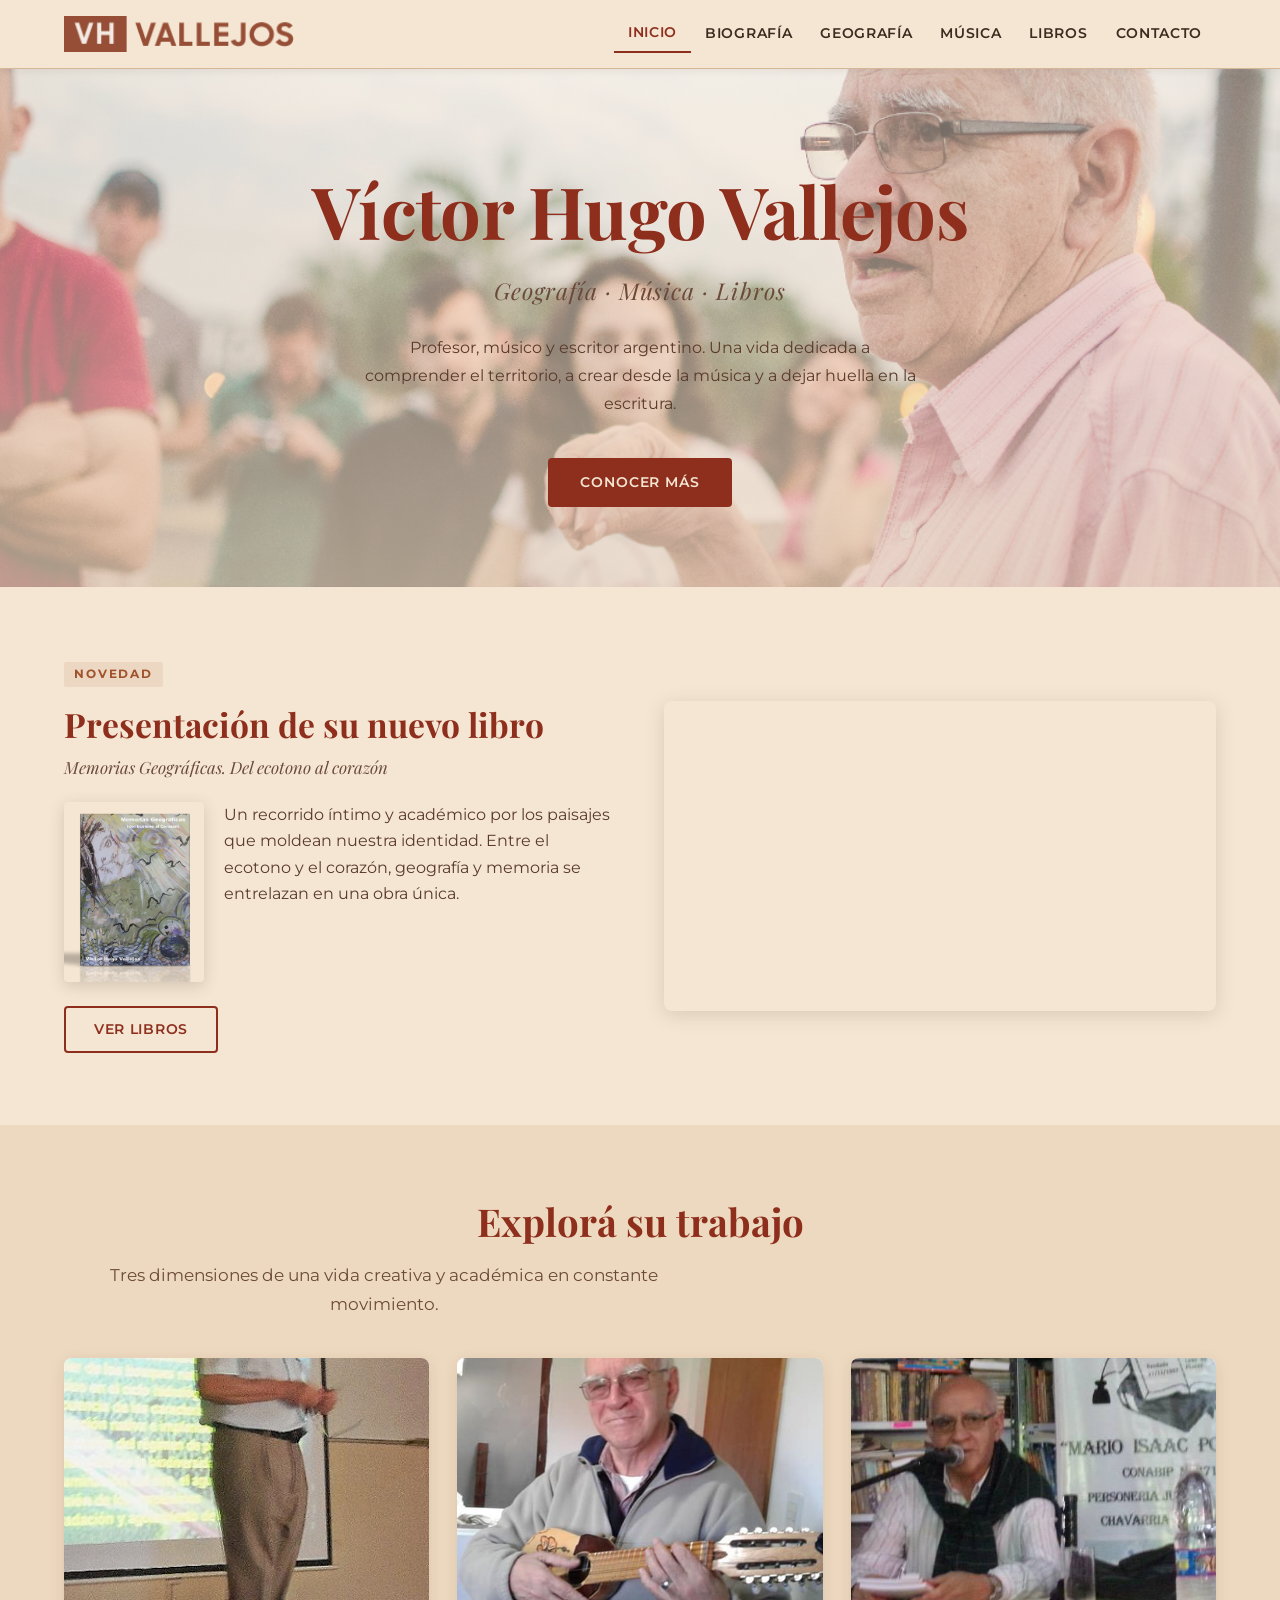
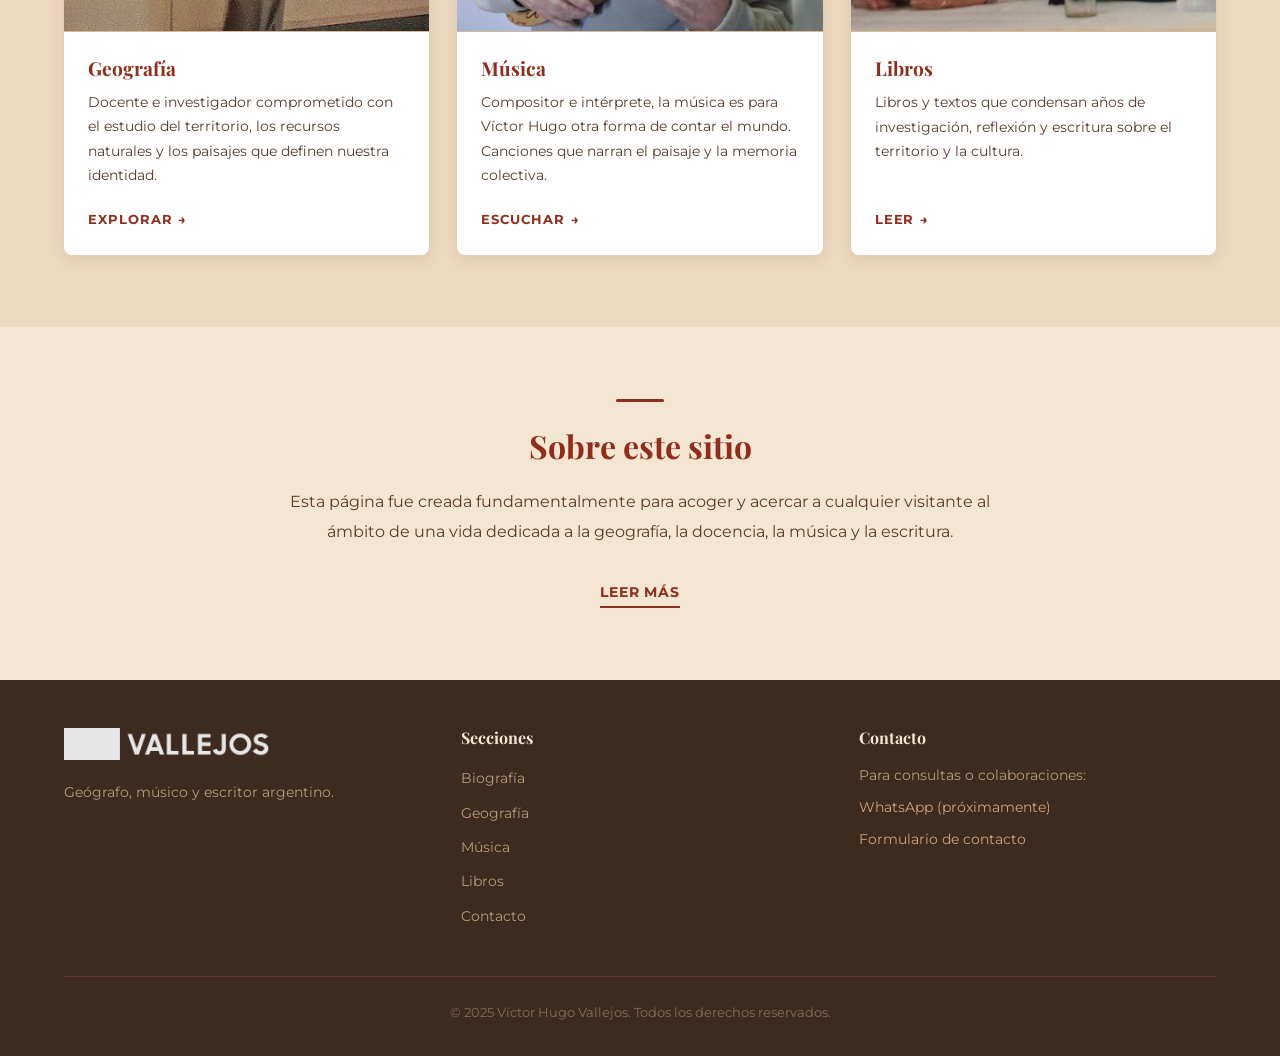
==== index.html @ 537af5ee "Initial commit: victorhugovallejos.com.ar site Static pages (home, biografía, geografía, música, lib" ====
<!DOCTYPE html>
<html lang="es">
<head>
  <meta charset="UTF-8" />
  <meta name="viewport" content="width=device-width, initial-scale=1.0" />
  <title>Víctor Hugo Vallejos — Geógrafo, Músico y Escritor</title>
  <meta name="description" content="Sitio personal de Víctor Hugo Vallejos, profesor de geografía, músico y autor argentino. Geografía, música y libros." />
  <link rel="shortcut icon" href="img/favicon2.png" type="image/png" />
  <link rel="apple-touch-icon" href="img/favicon2.png" />
  <meta name="author" content="Víctor Hugo Vallejos" />

  <!-- Open Graph -->
  <meta property="og:title" content="Víctor Hugo Vallejos — Geógrafo, Músico y Escritor" />
  <meta property="og:description" content="Una vida dedicada a la geografía, la docencia, la música y la escritura." />
  <meta property="og:type" content="website" />

  <!-- Google Fonts -->
  <link rel="preconnect" href="https://fonts.googleapis.com" />
  <link rel="preconnect" href="https://fonts.gstatic.com" crossorigin />
  <link href="https://fonts.googleapis.com/css2?family=Playfair+Display:ital,wght@0,400;0,600;0,700;1,400;1,600&family=Montserrat:wght@400;500;600;700&display=swap" rel="stylesheet" />

  <link rel="stylesheet" href="css/styles.css" />
</head>
<body>

  <!-- Skip to main content (accessibility) -->
  <a href="#main-content" class="skip-link">Saltar al contenido principal</a>

  <!-- ===== HEADER ===== -->
  <input type="checkbox" id="nav-toggle" class="nav-toggle" aria-hidden="true" />

  <header class="site-header" role="banner">
    <div class="container header-inner">

      <a href="index.html" class="site-logo" aria-label="VH Vallejos — Inicio">
        <img src="img/vhvalle5.png" alt="VH Vallejos" class="logo-img" />
      </a>

      <label for="nav-toggle" class="nav-toggle-label" aria-label="Abrir menú de navegación">
        <span></span>
        <span></span>
        <span></span>
      </label>

      <nav aria-label="Navegación principal">
        <ul class="main-nav" role="list">
          <li><a href="index.html" class="active" aria-current="page">Inicio</a></li>
          <li><a href="biografia.html">Biografía</a></li>
          <li><a href="geografia.html">Geografía</a></li>
          <li><a href="musica.html">Música</a></li>
          <li><a href="libros.html">Libros</a></li>
          <li><a href="contacto.html">Contacto</a></li>
        </ul>
      </nav>

    </div>
  </header>

  <!-- ===== MAIN ===== -->
  <main id="main-content">

    <!-- ─── HERO ─── -->
    <section class="hero" aria-label="Presentación" data-testid="home-hero-section">
      <div class="container">
        <h1 class="hero-title" data-testid="home-hero-title">Víctor Hugo Vallejos</h1>
        <p class="hero-disciplines" data-testid="home-hero-disciplines">Geografía · Música · Libros</p>
        <p class="hero-tagline">
          Profesor, músico y escritor argentino. Una vida dedicada a comprender
          el territorio, a crear desde la música y a dejar huella en la escritura.
        </p>
        <a href="biografia.html" class="hero-cta" data-testid="home-hero-cta-link">Conocer más</a>
      </div>
    </section>

    <!-- ─── PRESENTACIÓN ─── -->
    <section class="presentacion" aria-labelledby="presentacion-heading" data-testid="home-presentacion-section">
      <div class="container">
        <div class="presentacion-inner">

          <div class="presentacion-text">
            <span class="label">Novedad</span>
            <h2 id="presentacion-heading" data-testid="home-presentacion-title">
              Presentación de su nuevo libro
            </h2>
            <p class="book-subtitle">
              Memorias Geográficas. Del ecotono al corazón
            </p>
            <div class="book-cover-row">
              <img src="img/tapa-memorias.png" alt="Tapa del libro Memorias Geográficas. Del ecotono al corazón" class="book-cover" />
              <p>
                Un recorrido íntimo y académico por los paisajes que moldean
                nuestra identidad. Entre el ecotono y el corazón,
                geografía y memoria se entrelazan en una obra única.
              </p>
            </div>
            <a href="libros.html" class="btn-outline" data-testid="home-presentacion-more-link">
              Ver libros
            </a>
          </div>

          <div class="video-container" data-testid="home-presentacion-video">
            <iframe
              src="https://www.youtube.com/embed/RRUpbRRSups?si=ajOpHUud2SYTenJ1"
              title="Presentación: Memorias Geográficas. Del ecotono al corazón"
              allow="accelerometer; autoplay; clipboard-write; encrypted-media; gyroscope; picture-in-picture"
              allowfullscreen
              loading="lazy"
            ></iframe>
          </div>

        </div>
      </div>
    </section>

    <!-- ─── QUICK LINKS / CARDS ─── -->
    <section class="quick-links" aria-labelledby="quicklinks-heading" data-testid="home-quicklinks-section">
      <div class="container">

        <header class="quick-links-header">
          <h2 id="quicklinks-heading" class="section-title" data-testid="home-quicklinks-title">Explorá su trabajo</h2>
          <p class="section-subtitle">Tres dimensiones de una vida creativa y académica en constante movimiento.</p>
        </header>

        <div class="cards-grid" data-testid="home-cards-grid">

          <!-- Card: Geografía -->
          <article class="card" data-testid="home-card-geografia">
            <div class="card-image">
              <img src="img/Foto-2.jpg" alt="Víctor Hugo Vallejos en una conferencia de geografía" loading="lazy" />
            </div>
            <div class="card-body">
              <h3>Geografía</h3>
              <p>
                Docente e investigador comprometido con el estudio del territorio,
                los recursos naturales y los paisajes que definen nuestra identidad.
              </p>
              <a href="geografia.html" class="card-link" data-testid="home-card-geografia-link">
                Explorar
              </a>
            </div>
          </article>

          <!-- Card: Música -->
          <article class="card" data-testid="home-card-musica">
            <div class="card-image">
              <img src="img/musica2.png" alt="Víctor Hugo Vallejos con un instrumento musical" loading="lazy" />
            </div>
            <div class="card-body">
              <h3>Música</h3>
              <p>
                Compositor e intérprete, la música es para Víctor Hugo otra forma
                de contar el mundo. Canciones que narran el paisaje y la memoria colectiva.
              </p>
              <a href="musica.html" class="card-link" data-testid="home-card-musica-link">
                Escuchar
              </a>
            </div>
          </article>

          <!-- Card: Libros -->
          <article class="card" data-testid="home-card-libros">
            <div class="card-image">
              <img src="img/Literatura-1.png" alt="Víctor Hugo Vallejos en una presentación de libros" loading="lazy" />
            </div>
            <div class="card-body">
              <h3>Libros</h3>
              <p>
                Libros y textos que condensan años de
                investigación, reflexión y escritura sobre el territorio y la cultura.
              </p>
              <a href="libros.html" class="card-link" data-testid="home-card-libros-link">
                Leer
              </a>
            </div>
          </article>

        </div>
      </div>
    </section>

    <!-- ─── ABOUT SNIPPET ─── -->
    <section class="about-snippet" aria-labelledby="about-heading" data-testid="home-about-section">
      <div class="container">
        <div class="about-snippet-inner">
          <span class="ornament" aria-hidden="true"></span>
          <h2 id="about-heading" data-testid="home-about-title">Sobre este sitio</h2>
          <p data-testid="home-about-text">
            Esta página fue creada fundamentalmente para acoger y acercar a cualquier visitante
            al ámbito de una vida dedicada a la geografía, la docencia, la música y la escritura.
          </p>
          <a href="biografia.html" class="btn-link" data-testid="home-about-cta-link">
            Leer más
          </a>
        </div>
      </div>
    </section>

  </main>

  <!-- ===== FOOTER ===== -->
  <footer class="site-footer" role="contentinfo" data-testid="site-footer">
    <div class="container">

      <div class="footer-inner">

        <div class="footer-brand">
          <a href="index.html" class="footer-logo" data-testid="footer-logo-link">
            <img src="img/vhvalle5.png" alt="VH Vallejos" class="footer-logo-img" />
          </a>
          <p>Geógrafo, músico y escritor argentino.</p>
        </div>

        <div class="footer-col">
          <h4>Secciones</h4>
          <ul>
            <li><a href="biografia.html" data-testid="footer-nav-biografia">Biografía</a></li>
            <li><a href="geografia.html" data-testid="footer-nav-geografia">Geografía</a></li>
            <li><a href="musica.html" data-testid="footer-nav-musica">Música</a></li>
            <li><a href="libros.html" data-testid="footer-nav-libros">Libros</a></li>
            <li><a href="contacto.html" data-testid="footer-nav-contacto">Contacto</a></li>
          </ul>
        </div>

        <div class="footer-col footer-contact">
          <h4>Contacto</h4>
          <p>Para consultas o colaboraciones:</p>
          <p>
            <a href="https://wa.me/54XXXXXXXXXX" target="_blank" rel="noopener noreferrer" data-testid="footer-whatsapp-link">
              WhatsApp (próximamente)
            </a>
          </p>
          <p>
            <a href="contacto.html" data-testid="footer-contact-link">Formulario de contacto</a>
          </p>
        </div>

      </div>

      <div class="footer-bottom" data-testid="footer-copyright">
        <p>&copy; 2025 Víctor Hugo Vallejos. Todos los derechos reservados.</p>
      </div>

    </div>
  </footer>

</body>
</html>
---- css/styles.css ----
/* ============================================
   VH VALLEJOS — Main Stylesheet
   Palette: beige / burgundy / dark brown
   ============================================ */

/* ---------- Reset & Base ---------- */
*, *::before, *::after {
  box-sizing: border-box;
  margin: 0;
  padding: 0;
}

html {
  scroll-behavior: smooth;
  font-size: 16px;
}

body {
  background-color: #F5E6D3;
  color: #3D2B1F;
  font-family: 'Montserrat', sans-serif;
  line-height: 1.7;
}

img {
  max-width: 100%;
  display: block;
}

a {
  color: #8E2E1C;
  text-decoration: none;
  transition: color 0.25s ease;
}

a:hover,
a:focus {
  color: #A0522D;
  text-decoration: underline;
}

h1, h2, h3, h4 {
  font-family: 'Playfair Display', serif;
  color: #8E2E1C;
  line-height: 1.25;
}

/* ---------- Layout Utility ---------- */
.container {
  max-width: 1200px;
  margin: 0 auto;
  padding: 0 24px;
}

.section-title {
  font-size: clamp(1.6rem, 3vw, 2.4rem);
  margin-bottom: 1rem;
}

.section-subtitle {
  font-size: 1.05rem;
  color: #6B4A3A;
  margin-bottom: 2.5rem;
  max-width: 640px;
}

/* ---------- Header / Nav ---------- */
.site-header {
  position: sticky;
  top: 0;
  z-index: 100;
  background-color: #F5E6D3;
  border-bottom: 1px solid #D4B896;
  box-shadow: 0 2px 8px rgba(61, 43, 31, 0.07);
}

.header-inner {
  display: flex;
  align-items: center;
  justify-content: space-between;
  height: 68px;
}

/* Logo */
.site-logo {
  display: flex;
  align-items: center;
  text-decoration: none;
  flex-shrink: 0;
}

.site-logo:hover,
.site-logo:focus {
  text-decoration: none;
  opacity: 0.85;
}

.logo-img {
  height: 36px;
  width: auto;
}

/* Desktop Nav */
.main-nav {
  display: flex;
  align-items: center;
  gap: 0;
  list-style: none;
}

.main-nav li a {
  display: block;
  padding: 6px 14px;
  font-size: 0.85rem;
  font-weight: 600;
  letter-spacing: 0.05em;
  text-transform: uppercase;
  color: #3D2B1F;
  border-radius: 4px;
  transition: color 0.2s, background-color 0.2s;
}

.main-nav li a:hover,
.main-nav li a:focus {
  color: #8E2E1C;
  background-color: rgba(142, 46, 28, 0.08);
  text-decoration: none;
}

.main-nav li a.active {
  color: #8E2E1C;
  border-bottom: 2px solid #8E2E1C;
  border-radius: 0;
}

/* ---------- CSS-only Hamburger ---------- */
.nav-toggle {
  display: none;
}

.nav-toggle-label {
  display: none;
  flex-direction: column;
  gap: 5px;
  cursor: pointer;
  padding: 8px;
  border-radius: 4px;
  transition: background-color 0.2s;
}

.nav-toggle-label:hover {
  background-color: rgba(142, 46, 28, 0.1);
}

.nav-toggle-label span {
  display: block;
  width: 26px;
  height: 2px;
  background-color: #8E2E1C;
  transition: transform 0.3s ease, opacity 0.3s ease;
  transform-origin: center;
}

/* Mobile menu open state */
.nav-toggle:checked ~ .header-inner .nav-toggle-label span:nth-child(1) {
  transform: translateY(7px) rotate(45deg);
}

.nav-toggle:checked ~ .header-inner .nav-toggle-label span:nth-child(2) {
  opacity: 0;
}

.nav-toggle:checked ~ .header-inner .nav-toggle-label span:nth-child(3) {
  transform: translateY(-7px) rotate(-45deg);
}

/* ---------- Hero Section ---------- */
.hero {
  background-color: #EDD9BF;
  background-image:
    linear-gradient(to bottom, rgba(245, 230, 211, 0.4), rgba(237, 217, 191, 0.7)),
    url('../img/inicio_r.png');
  background-size: cover;
  background-position: center;
  background-repeat: no-repeat;
  padding: 96px 0 80px;
  text-align: center;
}

.hero-title {
  font-size: clamp(2.4rem, 6vw, 4.5rem);
  font-weight: 700;
  color: #8E2E1C;
  letter-spacing: -0.01em;
  margin-bottom: 1rem;
}

.hero-disciplines {
  font-family: 'Playfair Display', serif;
  font-style: italic;
  font-size: clamp(1.1rem, 2.5vw, 1.45rem);
  color: #6B4A3A;
  letter-spacing: 0.04em;
  margin-bottom: 1.5rem;
}

.hero-tagline {
  font-size: 1rem;
  color: #5A3A2A;
  max-width: 560px;
  margin: 0 auto 2.5rem;
  line-height: 1.75;
}

.hero-cta {
  display: inline-block;
  background-color: #8E2E1C;
  color: #F5E6D3;
  padding: 12px 32px;
  border-radius: 4px;
  font-weight: 600;
  font-size: 0.9rem;
  letter-spacing: 0.06em;
  text-transform: uppercase;
  transition: background-color 0.25s ease, transform 0.15s ease;
}

.hero-cta:hover,
.hero-cta:focus {
  background-color: #A0522D;
  color: #F5E6D3;
  text-decoration: none;
  transform: translateY(-1px);
}

/* ---------- Presentación Section ---------- */
.presentacion {
  padding: 72px 0;
  background-color: #F5E6D3;
}

.presentacion-inner {
  display: grid;
  grid-template-columns: 1fr 1fr;
  gap: 48px;
  align-items: center;
}

.presentacion-text .label {
  display: inline-block;
  font-size: 0.72rem;
  font-weight: 700;
  letter-spacing: 0.16em;
  text-transform: uppercase;
  color: #A0522D;
  background-color: rgba(160, 82, 45, 0.1);
  padding: 3px 10px;
  border-radius: 2px;
  margin-bottom: 1rem;
}

.presentacion-text h2 {
  font-size: clamp(1.5rem, 2.8vw, 2.1rem);
  margin-bottom: 0.5rem;
}

.presentacion-text .book-subtitle {
  font-family: 'Playfair Display', serif;
  font-style: italic;
  font-size: 1.05rem;
  color: #6B4A3A;
  margin-bottom: 1.25rem;
}

.presentacion-text p {
  color: #5A3A2A;
  font-size: 0.97rem;
  margin-bottom: 1.5rem;
}

.book-cover-row {
  display: flex;
  gap: 20px;
  align-items: flex-start;
  margin-bottom: 1.5rem;
}

.book-cover-row p {
  margin-bottom: 0;
}

.book-cover {
  width: 140px;
  flex-shrink: 0;
  border-radius: 4px;
  box-shadow: 0 4px 16px rgba(61, 43, 31, 0.18);
}

@media (max-width: 640px) {
  .book-cover-row {
    flex-direction: column;
    align-items: center;
  }
  .book-cover {
    width: 180px;
  }
}

.btn-outline {
  display: inline-block;
  border: 2px solid #8E2E1C;
  color: #8E2E1C;
  padding: 10px 28px;
  border-radius: 4px;
  font-weight: 600;
  font-size: 0.87rem;
  letter-spacing: 0.05em;
  text-transform: uppercase;
  transition: background-color 0.25s, color 0.25s;
}

.btn-outline:hover,
.btn-outline:focus {
  background-color: #8E2E1C;
  color: #F5E6D3;
  text-decoration: none;
}

.video-container {
  position: relative;
  aspect-ratio: 16 / 9;
  border-radius: 8px;
  overflow: hidden;
  box-shadow: 0 4px 20px rgba(61, 43, 31, 0.15);
}

.video-container iframe {
  position: absolute;
  top: 0;
  left: 0;
  width: 100%;
  height: 100%;
  border: 0;
}

/* ---------- Quick Links / Cards ---------- */
.quick-links {
  padding: 72px 0;
  background-color: #EDD9BF;
}

.quick-links-header {
  text-align: center;
  margin-bottom: 40px;
}

.cards-grid {
  display: grid;
  grid-template-columns: repeat(3, 1fr);
  gap: 28px;
}

.card {
  background-color: #ffffff;
  border-radius: 8px;
  overflow: hidden;
  box-shadow: 0 4px 16px rgba(61, 43, 31, 0.1);
  transition: transform 0.25s ease, box-shadow 0.25s ease;
  display: flex;
  flex-direction: column;
}

.card:hover {
  transform: translateY(-4px);
  box-shadow: 0 8px 28px rgba(61, 43, 31, 0.15);
}

.card-image {
  aspect-ratio: 4 / 3;
  overflow: hidden;
  border-bottom: 1px solid #D4B896;
}

.card-image img {
  width: 100%;
  height: 100%;
  object-fit: cover;
  transition: transform 0.3s ease;
}

.card:hover .card-image img {
  transform: scale(1.05);
}

.card-body {
  padding: 24px;
  flex: 1;
  display: flex;
  flex-direction: column;
}

.card-body h3 {
  font-size: 1.2rem;
  margin-bottom: 0.6rem;
}

.card-body p {
  font-size: 0.9rem;
  color: #5A3A2A;
  flex: 1;
  margin-bottom: 1.25rem;
}

.card-link {
  font-size: 0.83rem;
  font-weight: 700;
  text-transform: uppercase;
  letter-spacing: 0.07em;
  color: #8E2E1C;
  display: inline-flex;
  align-items: center;
  gap: 6px;
  margin-top: auto;
}

.card-link::after {
  content: '→';
  transition: transform 0.2s ease;
}

.card-link:hover::after,
.card-link:focus::after {
  transform: translateX(4px);
}

.card-link:hover,
.card-link:focus {
  text-decoration: none;
  color: #A0522D;
}

/* ---------- About Snippet ---------- */
.about-snippet {
  padding: 72px 0;
  background-color: #F5E6D3;
}

.about-snippet-inner {
  max-width: 760px;
  margin: 0 auto;
  text-align: center;
}

.about-snippet .ornament {
  display: block;
  width: 48px;
  height: 3px;
  background-color: #8E2E1C;
  margin: 0 auto 1.5rem;
  border-radius: 2px;
}

.about-snippet h2 {
  font-size: clamp(1.4rem, 2.5vw, 2rem);
  margin-bottom: 1.25rem;
}

.about-snippet p {
  font-size: 1.02rem;
  color: #5A3A2A;
  line-height: 1.85;
  margin-bottom: 2rem;
}

.btn-link {
  display: inline-block;
  font-weight: 700;
  font-size: 0.9rem;
  letter-spacing: 0.06em;
  text-transform: uppercase;
  color: #8E2E1C;
  border-bottom: 2px solid #8E2E1C;
  padding-bottom: 2px;
  transition: color 0.2s, border-color 0.2s;
}

.btn-link:hover,
.btn-link:focus {
  color: #A0522D;
  border-color: #A0522D;
  text-decoration: none;
}

/* ---------- Footer ---------- */
.site-footer {
  background-color: #3D2B1F;
  color: #D4B896;
  padding: 48px 0 32px;
}

.footer-inner {
  display: grid;
  grid-template-columns: 1fr 1fr 1fr;
  gap: 40px;
  margin-bottom: 40px;
}

.footer-brand .footer-logo {
  display: inline-block;
  margin-bottom: 0.75rem;
}

.footer-logo-img {
  height: 32px;
  width: auto;
  filter: brightness(0) invert(0.9);
}

.footer-brand p {
  font-size: 0.88rem;
  line-height: 1.65;
  color: #B89A7A;
}

.footer-col h4 {
  font-family: 'Playfair Display', serif;
  color: #F5E6D3;
  font-size: 1rem;
  margin-bottom: 1rem;
}

.footer-col ul {
  list-style: none;
}

.footer-col ul li {
  margin-bottom: 0.45rem;
}

.footer-col ul li a {
  color: #B89A7A;
  font-size: 0.88rem;
  transition: color 0.2s;
}

.footer-col ul li a:hover,
.footer-col ul li a:focus {
  color: #F5E6D3;
  text-decoration: none;
}

.footer-contact p {
  font-size: 0.88rem;
  color: #B89A7A;
  margin-bottom: 0.5rem;
}

.footer-contact a {
  color: #D4A07A;
  transition: color 0.2s;
}

.footer-contact a:hover {
  color: #F5E6D3;
  text-decoration: none;
}

.footer-bottom {
  border-top: 1px solid #5A3A2A;
  padding-top: 24px;
  text-align: center;
  font-size: 0.82rem;
  color: #8A6A54;
}

/* ---------- Section Pages (inner) ---------- */
.page-hero {
  padding: 64px 0 48px;
  background-color: #EDD9BF;
  border-bottom: 1px solid #D4B896;
  text-align: center;
}

.page-hero h1 {
  font-size: clamp(2rem, 5vw, 3.5rem);
  margin-bottom: 0.5rem;
}

.page-hero .page-subtitle {
  font-family: 'Playfair Display', serif;
  font-style: italic;
  font-size: 1.1rem;
  color: #7A5036;
}

.page-content {
  padding: 64px 0 80px;
}

.placeholder-block {
  background-color: #EDD9BF;
  border: 2px dashed #C4956A;
  border-radius: 8px;
  padding: 48px 32px;
  text-align: center;
  color: #7A5036;
  font-style: italic;
  font-size: 0.97rem;
}

/* ---------- Responsive: Tablet ---------- */
@media (max-width: 900px) {
  .presentacion-inner {
    grid-template-columns: 1fr;
  }

  .cards-grid {
    grid-template-columns: repeat(2, 1fr);
  }

  .footer-inner {
    grid-template-columns: 1fr 1fr;
  }
}

/* ---------- Responsive: Mobile ---------- */
@media (max-width: 640px) {
  .nav-toggle-label {
    display: flex;
  }

  .main-nav {
    position: absolute;
    top: 68px;
    left: 0;
    right: 0;
    background-color: #F5E6D3;
    border-top: 1px solid #D4B896;
    border-bottom: 1px solid #D4B896;
    flex-direction: column;
    align-items: stretch;
    gap: 0;
    padding: 8px 0;
    box-shadow: 0 6px 16px rgba(61, 43, 31, 0.1);
    /* Hidden by default */
    max-height: 0;
    overflow: hidden;
    transition: max-height 0.35s ease;
  }

  .nav-toggle:checked ~ .header-inner .main-nav {
    max-height: 400px;
  }

  .main-nav li a {
    padding: 12px 24px;
    font-size: 0.9rem;
    border-radius: 0;
  }

  .main-nav li a.active {
    border-bottom: none;
    border-left: 3px solid #8E2E1C;
    padding-left: 21px;
  }

  .cards-grid {
    grid-template-columns: 1fr;
  }

  .footer-inner {
    grid-template-columns: 1fr;
    gap: 32px;
  }

  .hero {
    padding: 64px 0 56px;
  }

  .presentacion,
  .quick-links,
  .about-snippet {
    padding: 48px 0;
  }
}

/* ---------- Focus Visible (Accessibility) ---------- */
:focus-visible {
  outline: 3px solid #8E2E1C;
  outline-offset: 3px;
}

/* Skip-to-content */
.skip-link {
  position: absolute;
  top: -48px;
  left: 16px;
  background: #8E2E1C;
  color: #F5E6D3;
  padding: 8px 16px;
  border-radius: 0 0 4px 4px;
  font-weight: 600;
  font-size: 0.9rem;
  z-index: 999;
  transition: top 0.2s;
}

.skip-link:focus {
  top: 0;
  color: #F5E6D3;
  text-decoration: none;
}
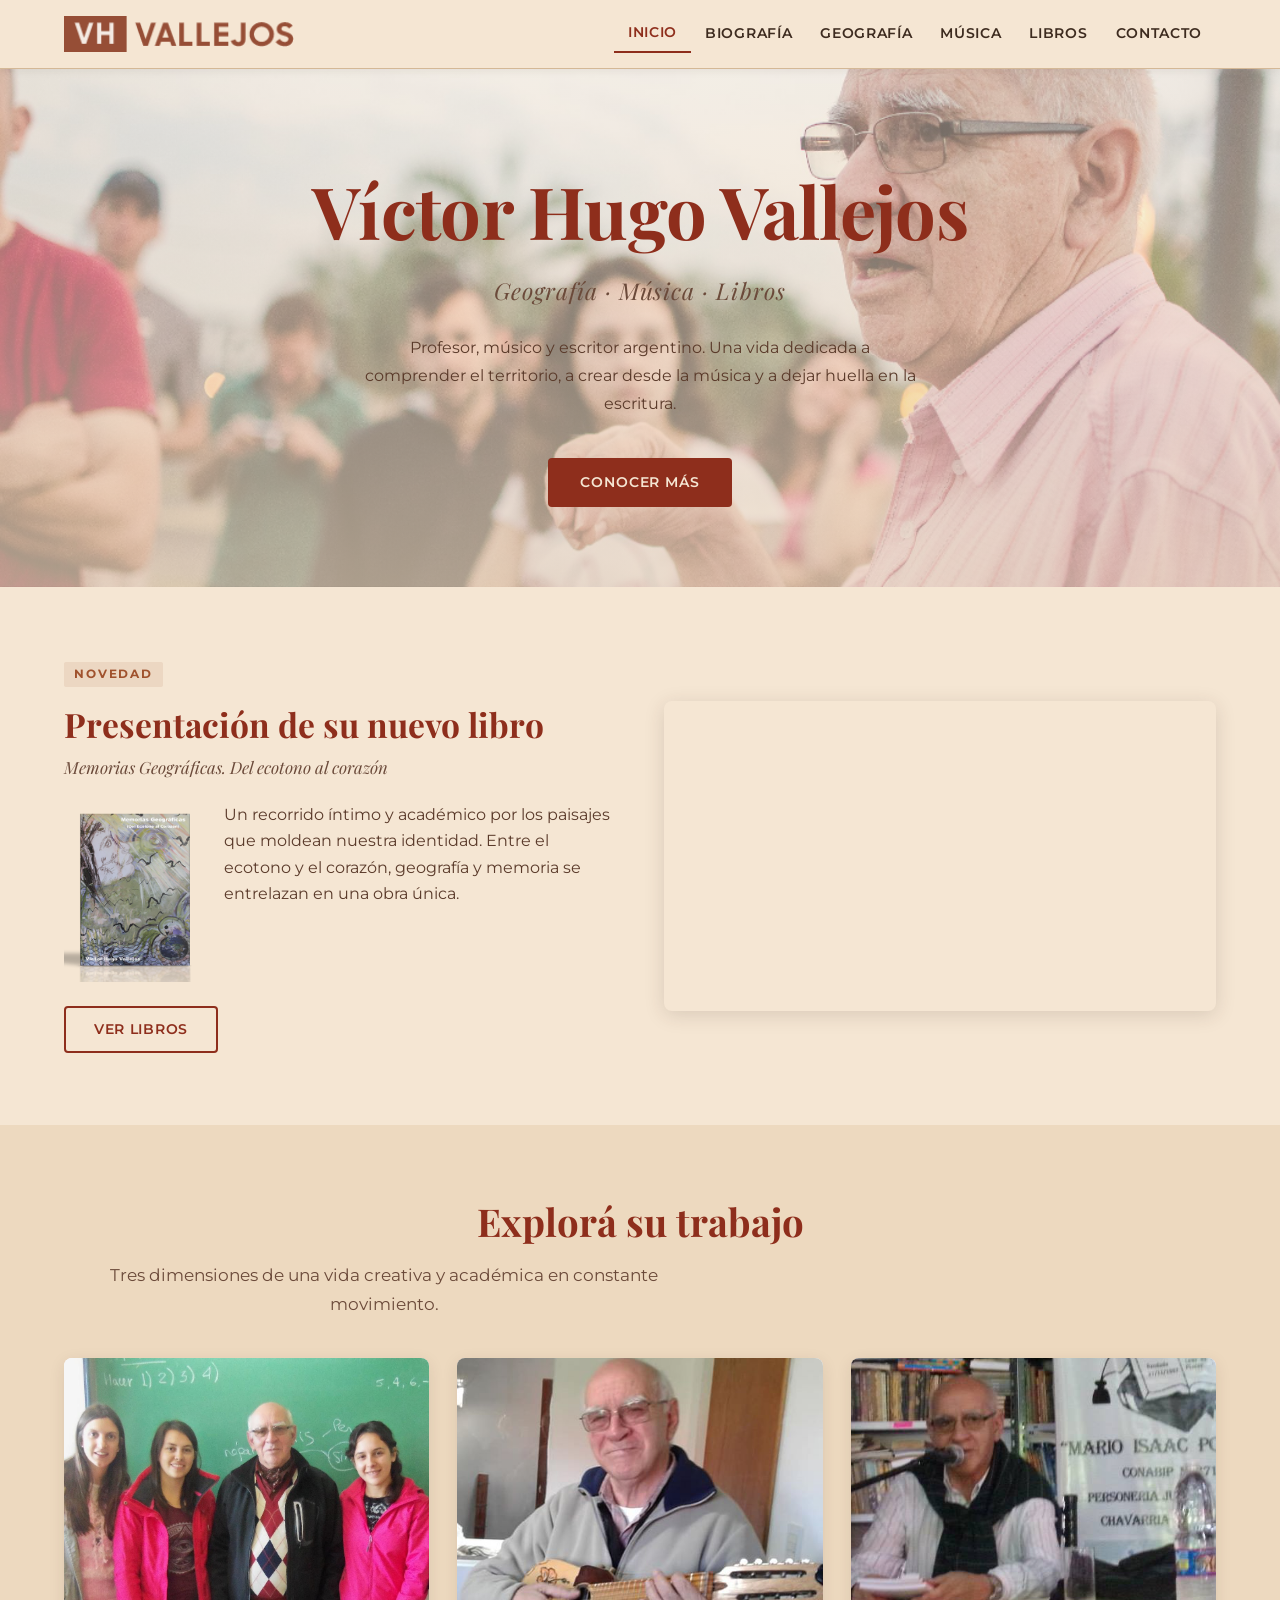
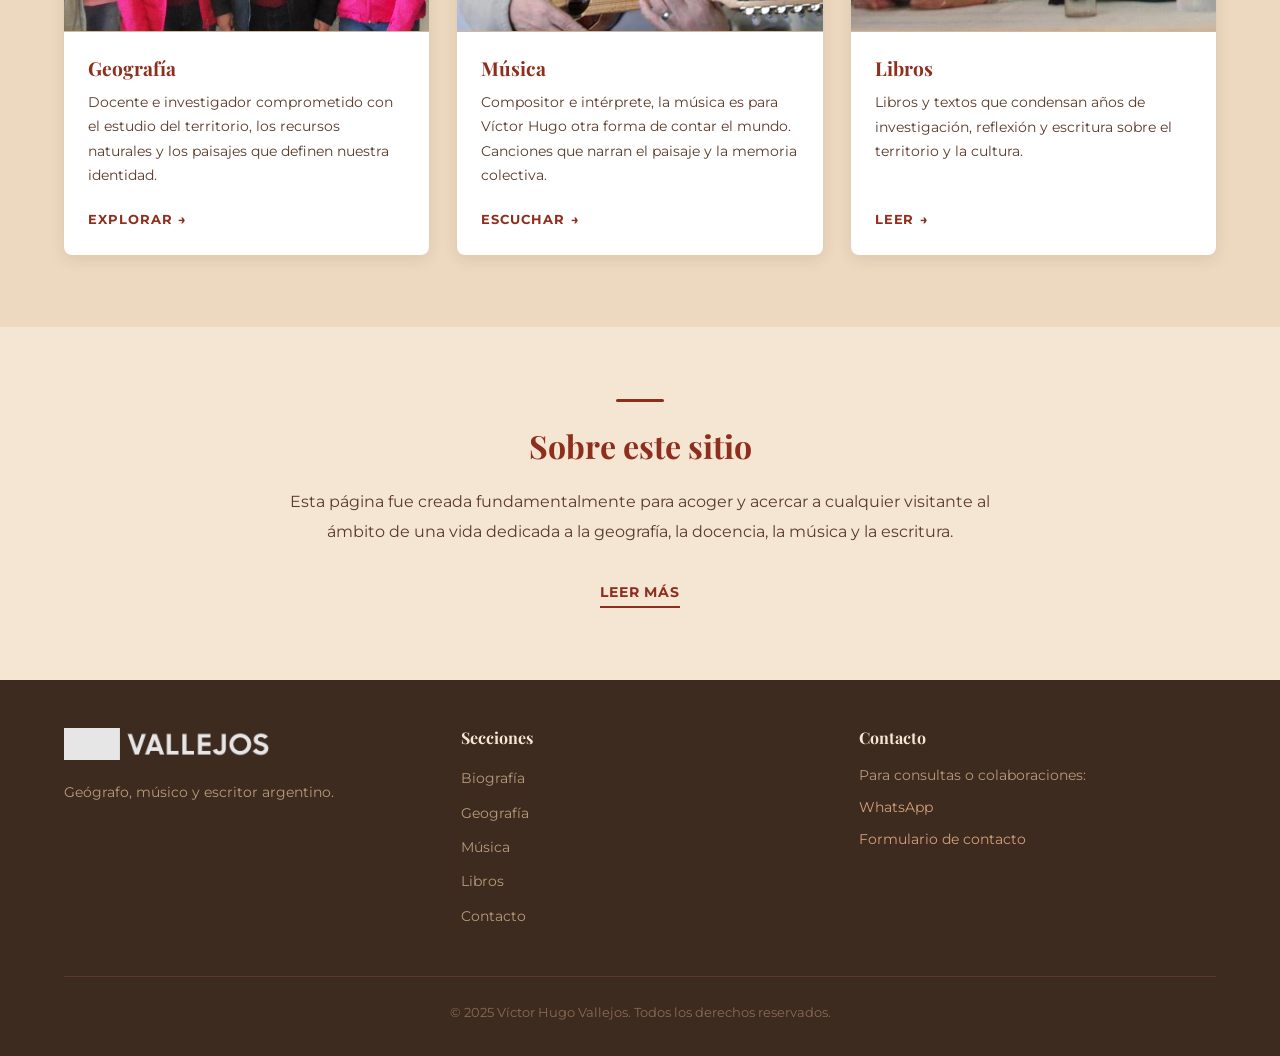
==== commit b5e35c40: "Actualizar enlaces de WhatsApp y reemplazar imágenes en varias secciones" ====
--- a/index.html
+++ b/index.html
@@ -225,8 +225,8 @@
           <h4>Contacto</h4>
           <p>Para consultas o colaboraciones:</p>
           <p>
-            <a href="https://wa.me/54XXXXXXXXXX" target="_blank" rel="noopener noreferrer" data-testid="footer-whatsapp-link">
-              WhatsApp (próximamente)
+            <a href="https://wa.me/542214086821" target="_blank" rel="noopener noreferrer" data-testid="footer-whatsapp-link">
+              WhatsApp
             </a>
           </p>
           <p>
--- a/css/styles.css
+++ b/css/styles.css
@@ -293,7 +293,7 @@
   width: 140px;
   flex-shrink: 0;
   border-radius: 4px;
-  box-shadow: 0 4px 16px rgba(61, 43, 31, 0.18);
+  /*box-shadow: 0 4px 16px rgba(61, 43, 31, 0.18);*/
 }
 
 @media (max-width: 640px) {
@@ -606,6 +606,82 @@
   color: #7A5036;
   font-style: italic;
   font-size: 0.97rem;
+}
+
+/* ---------- Biografía ---------- */
+.bio-hero {
+  background-image:
+    linear-gradient(to bottom, rgba(237, 217, 191, 0.5), rgba(237, 217, 191, 0.85)),
+    url('../img/bio.png');
+  background-size: cover;
+  background-position: center;
+}
+
+.bio-intro {
+  margin-bottom: 3rem;
+}
+
+.bio-image {
+  border-radius: 8px;
+  overflow: hidden;
+  margin-bottom: 1.5rem;
+  box-shadow: 0 4px 20px rgba(61, 43, 31, 0.12);
+}
+
+.bio-image img {
+  width: 100%;
+  height: auto;
+  display: block;
+}
+
+.bio-header h2 {
+  font-size: clamp(1.6rem, 3vw, 2.4rem);
+  margin-bottom: 0.25rem;
+}
+
+.bio-origin {
+  font-family: 'Playfair Display', serif;
+  font-style: italic;
+  font-size: 1.05rem;
+  color: #6B4A3A;
+}
+
+.bio-text {
+  max-width: 800px;
+}
+
+.bio-text h3 {
+  font-size: 1.3rem;
+  margin-top: 2.5rem;
+  margin-bottom: 0.75rem;
+  padding-bottom: 0.4rem;
+  border-bottom: 1px solid #D4B896;
+}
+
+.bio-text h3:first-child {
+  margin-top: 0;
+}
+
+.bio-text p {
+  font-size: 0.97rem;
+  color: #3D2B1F;
+  line-height: 1.85;
+  margin-bottom: 1.25rem;
+}
+
+.bio-contact {
+  margin-top: 3rem;
+  padding-top: 1.5rem;
+  border-top: 2px solid #D4B896;
+}
+
+.bio-contact p {
+  font-size: 0.95rem;
+  color: #5A3A2A;
+}
+
+.bio-contact a {
+  font-weight: 600;
 }
 
 /* ---------- Responsive: Tablet ---------- */
